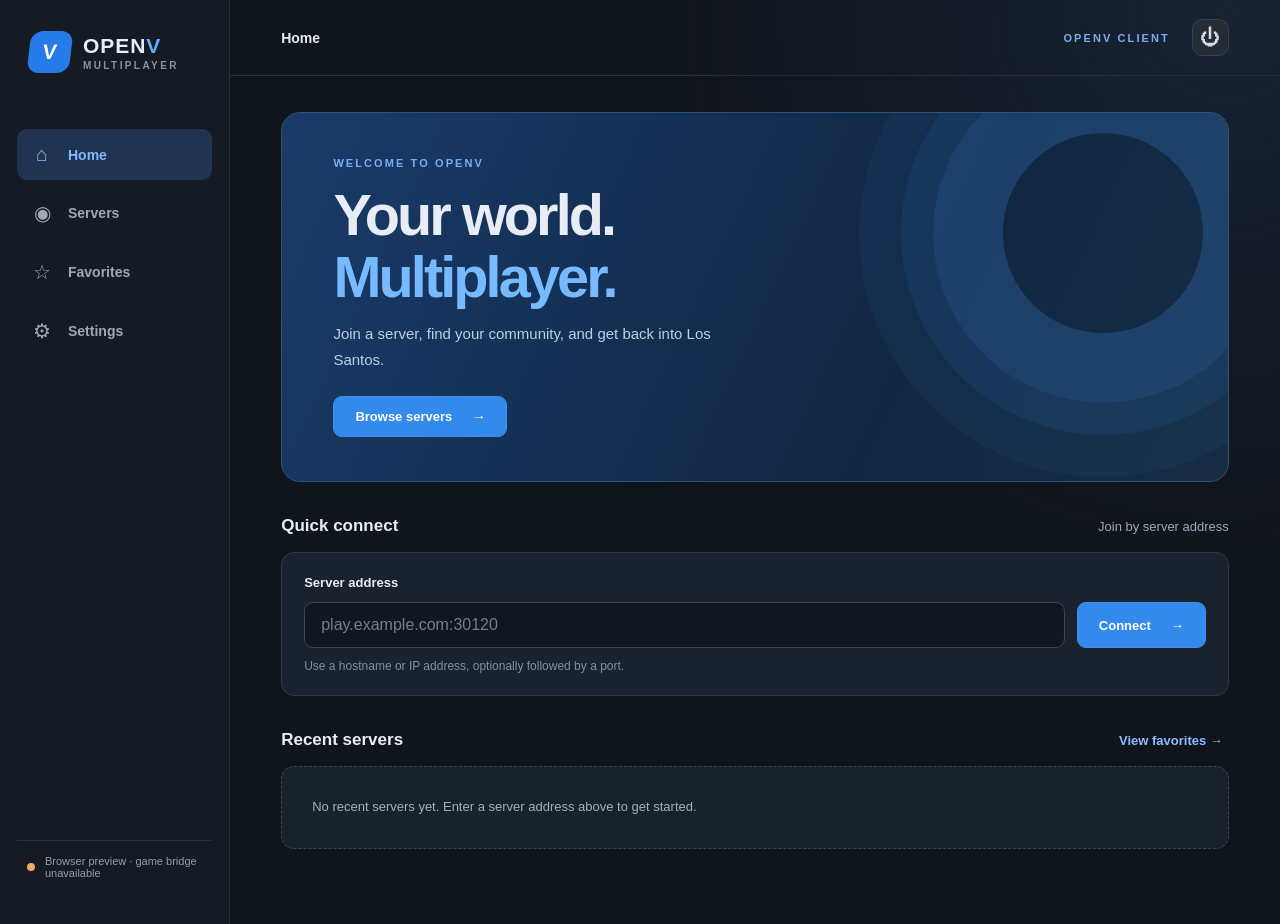
==== ext/ui-build/data/app/index.html @ b898380d "feat(client): restore source-built NUI, deterministic Windows UI packaging and runtime audits" ====
<!doctype html>
<html lang="en">
<head>
  <meta charset="utf-8">
  <meta name="viewport" content="width=device-width, initial-scale=1">
  <meta name="color-scheme" content="dark">
  <meta http-equiv="Content-Security-Policy" content="default-src 'none'; script-src 'self'; style-src 'self'; img-src 'self' data:; font-src 'self'; connect-src 'none'; base-uri 'none'; form-action 'none'">
  <title>OpenV — Multiplayer</title>
  <link rel="stylesheet" href="styles.css">
  <script src="app.js" defer></script>
</head>
<body>
<div class="shell">
  <aside class="sidebar" aria-label="Main navigation">
    <div class="brand"><span class="brand-mark" aria-hidden="true">V</span><span>OPEN<span class="brand-accent">V</span><small>Multiplayer</small></span></div>
    <nav aria-label="Main"><button class="nav-link active" data-view="home" aria-current="page"><span aria-hidden="true">⌂</span> Home</button><button class="nav-link" data-view="servers"><span aria-hidden="true">◉</span> Servers</button><button class="nav-link" data-view="favorites"><span aria-hidden="true">☆</span> Favorites</button><button class="nav-link" data-view="settings"><span aria-hidden="true">⚙</span> Settings</button></nav>
    <div class="sidebar-bottom"><span class="status-dot" id="native-dot" aria-hidden="true"></span><span id="native-status">Checking game client…</span></div>
  </aside>
  <main class="main" id="main">
    <header class="topbar"><span class="breadcrumb" id="breadcrumb">Home</span><div class="top-actions"><span class="eyebrow">OPENV CLIENT</span><button id="quit" class="icon-button" title="Exit OpenV" aria-label="Exit OpenV">⏻</button></div></header>
    <div class="content">
      <section class="view" data-page="home" aria-labelledby="welcome-title">
        <div class="hero"><div class="hero-overline">WELCOME TO OPENV</div><h1 id="welcome-title">Your world.<br><span>Multiplayer.</span></h1><p>Join a server, find your community, and get back into Los Santos.</p><button id="browse" class="primary">Browse servers <span aria-hidden="true">→</span></button><div class="hero-orb" aria-hidden="true"></div></div>
        <div class="section-heading"><h2>Quick connect</h2><span>Join by server address</span></div>
        <form id="connect-form" class="connect-panel" novalidate><label for="server-address">Server address</label><div class="connect-row"><input id="server-address" name="server-address" type="text" spellcheck="false" autocomplete="off" maxlength="255" placeholder="play.example.com:30120" aria-describedby="address-help"><button class="primary" type="submit">Connect <span aria-hidden="true">→</span></button></div><p id="address-help" class="hint">Use a hostname or IP address, optionally followed by a port.</p></form>
        <div class="section-heading"><h2>Recent servers</h2><button class="text-button" data-view="favorites">View favorites →</button></div><div id="recent-list" class="server-grid" aria-live="polite"></div>
      </section>
      <section class="view" data-page="servers" hidden aria-labelledby="servers-title"><div class="page-head"><div><span class="overline">DISCOVER</span><h1 id="servers-title">Servers</h1><p>Connect directly or query a known server address.</p></div><button id="refresh" class="secondary">Refresh known servers</button></div><form id="query-form" class="search-bar" novalidate><label class="sr-only" for="query-address">Server address to query</label><input id="query-address" type="text" maxlength="255" placeholder="Enter server address…" autocomplete="off" spellcheck="false"><button class="primary" type="submit">Find server</button></form><div id="server-list" class="server-grid" aria-live="polite"></div></section>
      <section class="view" data-page="favorites" hidden aria-labelledby="favorites-title"><div class="page-head"><div><span class="overline">YOUR COLLECTION</span><h1 id="favorites-title">Favorites</h1><p>Your saved servers, ready whenever you are.</p></div><button id="add-favorite" class="secondary">Add server</button></div><div id="favorites-list" class="server-grid" aria-live="polite"></div></section>
      <section class="view" data-page="settings" hidden aria-labelledby="settings-title"><div class="page-head"><div><span class="overline">PREFERENCES</span><h1 id="settings-title">Settings</h1><p>Local OpenV client preferences.</p></div></div><div class="settings-panel"><div><h2>Confirm before exiting</h2><p>Ask before closing the OpenV client.</p></div><label class="switch"><input id="confirm-exit" type="checkbox" checked><span class="switch-track"></span><span class="sr-only">Confirm before exiting</span></label></div><div class="settings-panel"><div><h2>Clear recent servers</h2><p>Remove locally stored recently used addresses. Favorites are unaffected.</p></div><button id="clear-recents" class="secondary">Clear history</button></div><p class="footnote">OpenV requires a legitimate GTA V installation. This interface does not bypass game ownership or authentication.</p></section>
    </div>
  </main>
</div>
<div id="toast" class="toast" role="status" aria-live="polite" hidden></div>
<dialog id="confirm-dialog" aria-labelledby="dialog-title"><form method="dialog"><h2 id="dialog-title">Exit OpenV?</h2><p>Any current multiplayer session will be closed.</p><div class="dialog-actions"><button value="cancel" class="secondary">Cancel</button><button value="exit" class="primary">Exit OpenV</button></div></form></dialog>
</body>
</html>
---- ext/ui-build/data/app/styles.css ----
:root{font-family:Inter,"Segoe UI",Arial,sans-serif;color:#e8edf5;background:#10141b;font-synthesis:none}*{box-sizing:border-box}body{margin:0;min-height:100vh}button,input{font:inherit}button{cursor:pointer}button:focus-visible,input:focus-visible{outline:2px solid #73b4ff;outline-offset:3px}button:disabled{cursor:not-allowed;opacity:.55}.shell{min-height:100vh;display:grid;grid-template-columns:230px minmax(0,1fr)}.sidebar{background:#151a23;border-right:1px solid #292f3a;padding:31px 17px;display:flex;flex-direction:column;gap:56px}.brand{display:flex;align-items:center;gap:12px;padding:0 12px;font-size:21px;font-weight:850;letter-spacing:.045em}.brand-mark{display:grid;place-items:center;width:42px;height:42px;background:#267be8;color:white;font-weight:900;border-radius:12px;transform:skew(-7deg)}.brand-accent{color:#65acff}.brand small{display:block;color:#8793a4;font-size:10px;letter-spacing:.24em;text-transform:uppercase;font-weight:600;margin-top:2px}nav{display:grid;gap:7px}.nav-link{display:flex;align-items:center;gap:16px;text-align:left;width:100%;border:0;border-radius:10px;background:transparent;color:#9da8b8;padding:14px 15px;font-size:14px;font-weight:600}.nav-link span{width:20px;text-align:center;font-size:20px}.nav-link:hover{background:#222b38;color:#fff}.nav-link.active{background:#203451;color:#81b8ff}.sidebar-bottom{margin-top:auto;display:flex;align-items:center;gap:10px;color:#929eaf;font-size:11px;padding:14px 10px;border-top:1px solid #2a303b}.status-dot{height:8px;width:8px;border-radius:50%;background:#eead5e;flex-shrink:0}.status-dot.ready{background:#48c995}.main{min-width:0;background:radial-gradient(circle at 95% 0%,#182333 0%,transparent 40%),#10141b}.topbar{height:76px;display:flex;justify-content:space-between;align-items:center;border-bottom:1px solid #272e39;padding:0 clamp(24px,4vw,68px)}.breadcrumb{font-weight:700;font-size:14px}.top-actions{display:flex;align-items:center;gap:22px}.eyebrow,.overline,.hero-overline{font-size:11px;letter-spacing:.19em;font-weight:750;color:#79adf2}.icon-button{background:#252c36;color:#d5deea;border:1px solid #364150;width:37px;height:37px;border-radius:10px;font-size:20px}.icon-button:hover{background:#3b4657}.content{max-width:1340px;margin:0 auto;padding:36px clamp(24px,4vw,68px) 75px}.view[hidden],.toast[hidden]{display:none}.hero{position:relative;overflow:hidden;isolation:isolate;min-height:305px;border-radius:19px;padding:44px clamp(26px,4vw,60px);background:linear-gradient(115deg,#193b6a,#112642 66%,#172c44);border:1px solid #2b537b}.hero h1{font-size:clamp(38px,4.5vw,62px);line-height:1.08;letter-spacing:-.05em;margin:15px 0 13px}.hero h1 span{color:#78baff}.hero p{font-size:15px;color:#bdd0e7;max-width:400px;line-height:1.7;margin:0 0 24px}.hero-orb{position:absolute;z-index:-1;width:340px;height:340px;right:-45px;top:-50px;border-radius:50%;border:70px solid #367ec44a;box-shadow:0 0 0 32px #2b6baa27,0 0 0 74px #2b6baa17}.primary,.secondary{border-radius:9px;padding:12px 21px;font-weight:750;font-size:13px;display:inline-flex;justify-content:center;align-items:center;gap:20px;white-space:nowrap}.primary{border:1px solid #408fe9;background:#3389ec;color:#fff}.primary:hover{background:#4a9eff}.secondary{border:1px solid #39485a;background:#222d3b;color:#dce9f7}.secondary:hover{background:#2d3e51}.section-heading{display:flex;align-items:baseline;justify-content:space-between;gap:16px;margin:34px 0 16px}.section-heading h2,.settings-panel h2{font-size:17px;margin:0}.section-heading span,.page-head p,.settings-panel p{color:#9ca9ba;font-size:13px}.text-button{border:0;background:none;color:#8cbeff;font-size:13px;font-weight:650}.connect-panel{border:1px solid #303a48;background:#1a222e;border-radius:13px;padding:22px}.connect-panel label{display:block;font-weight:700;font-size:13px;margin-bottom:12px}.connect-row{display:flex;gap:12px}.connect-row input,.search-bar input{background:#101720;color:#f1f6ff;border:1px solid #3b4657;border-radius:9px;padding:13px 16px;flex:1;min-width:0}.connect-row input::placeholder,.search-bar input::placeholder{color:#728093}.hint{margin:11px 0 0;font-size:12px;color:#8291a3}.server-grid{display:grid;grid-template-columns:repeat(auto-fill,minmax(270px,1fr));gap:13px}.server-card{background:#1a222d;border:1px solid #303a48;border-radius:13px;padding:19px;min-width:0}.server-card-top{display:flex;justify-content:space-between;gap:10px}.server-name{font-weight:750;font-size:15px;overflow-wrap:anywhere}.server-address{color:#9caabd;font-size:12px;overflow-wrap:anywhere;margin:7px 0 18px}.server-meta{font-size:12px;color:#9daabb;margin-bottom:14px}.server-actions{display:flex;gap:8px;align-items:center}.server-actions .primary{flex:1}.star{border:1px solid #3b4657;border-radius:9px;background:#273342;color:#a6b6c9;padding:10px 13px;font-size:18px}.star[aria-pressed=true]{color:#ffca70;border-color:#8d744b}.empty{border:1px dashed #3c4858;background:#19212b;border-radius:13px;color:#a3b0c2;padding:30px;font-size:13px;line-height:1.6;grid-column:1/-1}.page-head{display:flex;justify-content:space-between;align-items:center;gap:20px;margin:13px 0 27px}.page-head h1{font-size:42px;letter-spacing:-.04em;margin:8px 0}.page-head p{margin:0}.search-bar{display:flex;gap:12px;margin-bottom:25px}.settings-panel{display:flex;justify-content:space-between;align-items:center;gap:24px;padding:22px;background:#1a222d;border:1px solid #303a48;border-radius:12px;margin:13px 0}.settings-panel p{line-height:1.5;margin:8px 0 0}.switch input{position:absolute;opacity:0}.switch-track{display:block;width:48px;height:27px;background:#495566;border-radius:30px;position:relative}.switch-track:before{content:"";position:absolute;width:19px;height:19px;top:4px;left:4px;border-radius:50%;background:white;transition:transform .15s}.switch input:checked+.switch-track{background:#3089e9}.switch input:checked+.switch-track:before{transform:translateX(21px)}.switch input:focus-visible+.switch-track{outline:2px solid #73b4ff;outline-offset:3px}.footnote{font-size:12px;color:#7e8b9d;line-height:1.7;margin-top:25px}.toast{position:fixed;right:25px;bottom:25px;max-width:min(440px,calc(100vw - 50px));border:1px solid #4d6886;background:#22374c;color:#eaf5ff;padding:16px 22px;border-radius:12px;box-shadow:0 12px 35px #0008;z-index:10;font-size:13px}dialog{border:1px solid #42536a;background:#1b2532;color:#f2f6fc;border-radius:15px;padding:25px;max-width:420px}dialog::backdrop{background:#000b}dialog p{color:#9caabd}.dialog-actions{display:flex;justify-content:flex-end;gap:10px;margin-top:24px}.sr-only{position:absolute;width:1px;height:1px;padding:0;margin:-1px;overflow:hidden;clip:rect(0,0,0,0);white-space:nowrap;border:0}@media(max-width:850px){.shell{grid-template-columns:76px minmax(0,1fr)}.sidebar{padding:22px 10px;gap:32px}.brand{font-size:0;padding:0;justify-content:center}.brand-mark{font-size:24px}.brand small,.sidebar-bottom,#native-status{display:none}.nav-link{justify-content:center;font-size:0;padding:13px 5px}.nav-link span{font-size:21px}.content{padding:25px 22px}.topbar{padding:0 22px}}@media(max-width:560px){.shell{display:block}.sidebar{flex-direction:row;align-items:center;padding:12px;gap:10px}.sidebar nav{display:flex;flex:1;justify-content:space-evenly}.nav-link{width:auto}.topbar{height:55px}.eyebrow{display:none}.hero{padding:29px 23px}.hero-orb{right:-210px}.connect-row,.search-bar{flex-direction:column}.page-head{align-items:flex-start;flex-direction:column}.page-head h1{font-size:34px}}
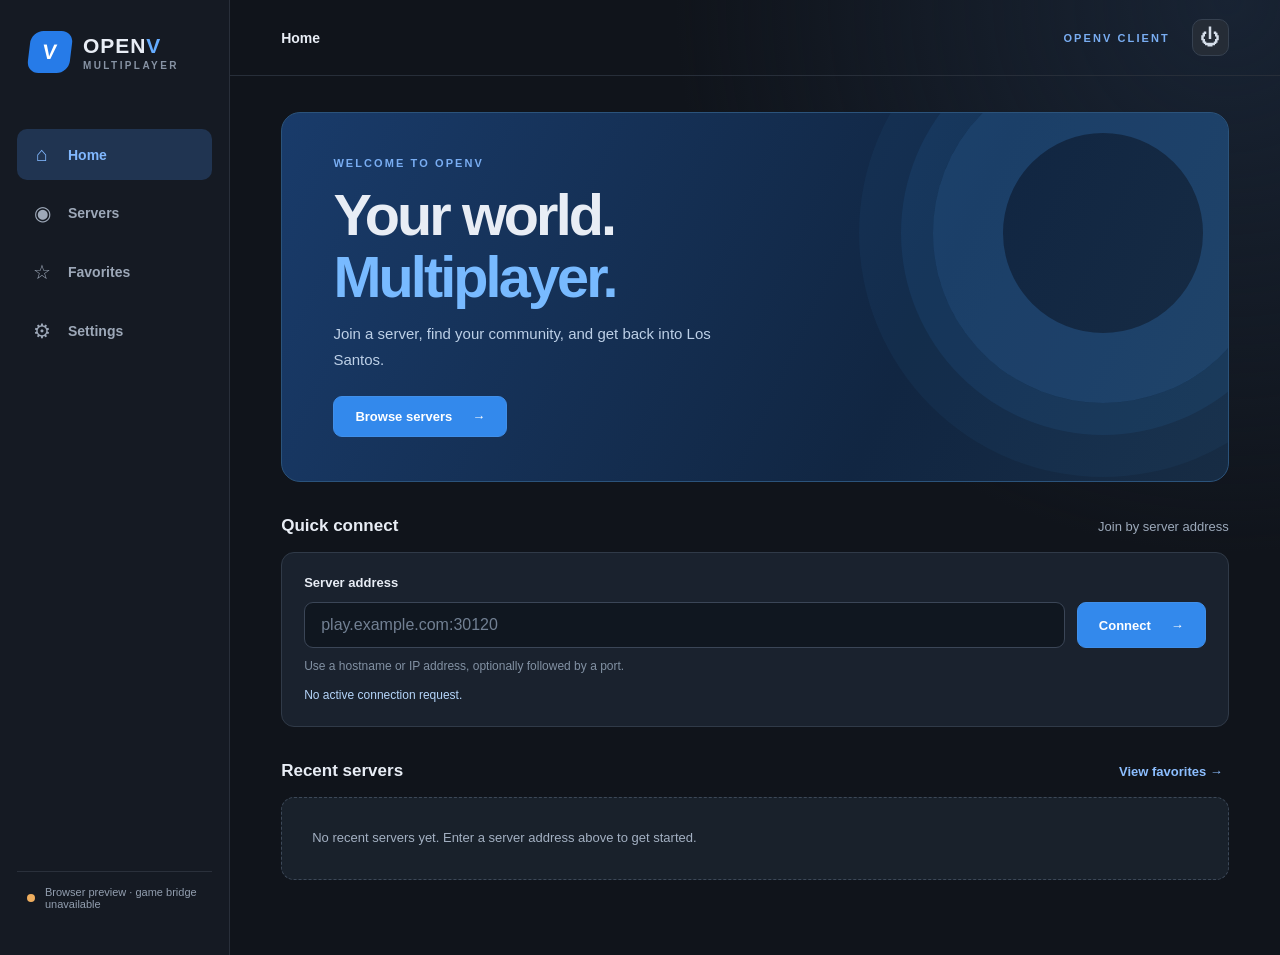
==== commit 8d4e6c58: "feat(client): wire bounded native connection lifecycle into production NUI" ====
--- a/ext/ui-build/data/app/index.html
+++ b/ext/ui-build/data/app/index.html
@@ -7,6 +7,7 @@
   <meta http-equiv="Content-Security-Policy" content="default-src 'none'; script-src 'self'; style-src 'self'; img-src 'self' data:; font-src 'self'; connect-src 'none'; base-uri 'none'; form-action 'none'">
   <title>OpenV — Multiplayer</title>
   <link rel="stylesheet" href="styles.css">
+  <script src="connection.js" defer></script>
   <script src="app.js" defer></script>
 </head>
 <body>
@@ -22,7 +23,7 @@
       <section class="view" data-page="home" aria-labelledby="welcome-title">
         <div class="hero"><div class="hero-overline">WELCOME TO OPENV</div><h1 id="welcome-title">Your world.<br><span>Multiplayer.</span></h1><p>Join a server, find your community, and get back into Los Santos.</p><button id="browse" class="primary">Browse servers <span aria-hidden="true">→</span></button><div class="hero-orb" aria-hidden="true"></div></div>
         <div class="section-heading"><h2>Quick connect</h2><span>Join by server address</span></div>
-        <form id="connect-form" class="connect-panel" novalidate><label for="server-address">Server address</label><div class="connect-row"><input id="server-address" name="server-address" type="text" spellcheck="false" autocomplete="off" maxlength="255" placeholder="play.example.com:30120" aria-describedby="address-help"><button class="primary" type="submit">Connect <span aria-hidden="true">→</span></button></div><p id="address-help" class="hint">Use a hostname or IP address, optionally followed by a port.</p></form>
+        <form id="connect-form" class="connect-panel" novalidate><label for="server-address">Server address</label><div class="connect-row"><input id="server-address" name="server-address" type="text" spellcheck="false" autocomplete="off" maxlength="255" placeholder="play.example.com:30120" aria-describedby="address-help"><button class="primary" type="submit">Connect <span aria-hidden="true">→</span></button></div><p id="address-help" class="hint">Use a hostname or IP address, optionally followed by a port.</p><p id="connection-state" class="connection-state" role="status" aria-live="polite">No active connection request.</p></form>
         <div class="section-heading"><h2>Recent servers</h2><button class="text-button" data-view="favorites">View favorites →</button></div><div id="recent-list" class="server-grid" aria-live="polite"></div>
       </section>
       <section class="view" data-page="servers" hidden aria-labelledby="servers-title"><div class="page-head"><div><span class="overline">DISCOVER</span><h1 id="servers-title">Servers</h1><p>Connect directly or query a known server address.</p></div><button id="refresh" class="secondary">Refresh known servers</button></div><form id="query-form" class="search-bar" novalidate><label class="sr-only" for="query-address">Server address to query</label><input id="query-address" type="text" maxlength="255" placeholder="Enter server address…" autocomplete="off" spellcheck="false"><button class="primary" type="submit">Find server</button></form><div id="server-list" class="server-grid" aria-live="polite"></div></section>
--- a/ext/ui-build/data/app/styles.css
+++ b/ext/ui-build/data/app/styles.css
@@ -1 +1,3 @@
 :root{font-family:Inter,"Segoe UI",Arial,sans-serif;color:#e8edf5;background:#10141b;font-synthesis:none}*{box-sizing:border-box}body{margin:0;min-height:100vh}button,input{font:inherit}button{cursor:pointer}button:focus-visible,input:focus-visible{outline:2px solid #73b4ff;outline-offset:3px}button:disabled{cursor:not-allowed;opacity:.55}.shell{min-height:100vh;display:grid;grid-template-columns:230px minmax(0,1fr)}.sidebar{background:#151a23;border-right:1px solid #292f3a;padding:31px 17px;display:flex;flex-direction:column;gap:56px}.brand{display:flex;align-items:center;gap:12px;padding:0 12px;font-size:21px;font-weight:850;letter-spacing:.045em}.brand-mark{display:grid;place-items:center;width:42px;height:42px;background:#267be8;color:white;font-weight:900;border-radius:12px;transform:skew(-7deg)}.brand-accent{color:#65acff}.brand small{display:block;color:#8793a4;font-size:10px;letter-spacing:.24em;text-transform:uppercase;font-weight:600;margin-top:2px}nav{display:grid;gap:7px}.nav-link{display:flex;align-items:center;gap:16px;text-align:left;width:100%;border:0;border-radius:10px;background:transparent;color:#9da8b8;padding:14px 15px;font-size:14px;font-weight:600}.nav-link span{width:20px;text-align:center;font-size:20px}.nav-link:hover{background:#222b38;color:#fff}.nav-link.active{background:#203451;color:#81b8ff}.sidebar-bottom{margin-top:auto;display:flex;align-items:center;gap:10px;color:#929eaf;font-size:11px;padding:14px 10px;border-top:1px solid #2a303b}.status-dot{height:8px;width:8px;border-radius:50%;background:#eead5e;flex-shrink:0}.status-dot.ready{background:#48c995}.main{min-width:0;background:radial-gradient(circle at 95% 0%,#182333 0%,transparent 40%),#10141b}.topbar{height:76px;display:flex;justify-content:space-between;align-items:center;border-bottom:1px solid #272e39;padding:0 clamp(24px,4vw,68px)}.breadcrumb{font-weight:700;font-size:14px}.top-actions{display:flex;align-items:center;gap:22px}.eyebrow,.overline,.hero-overline{font-size:11px;letter-spacing:.19em;font-weight:750;color:#79adf2}.icon-button{background:#252c36;color:#d5deea;border:1px solid #364150;width:37px;height:37px;border-radius:10px;font-size:20px}.icon-button:hover{background:#3b4657}.content{max-width:1340px;margin:0 auto;padding:36px clamp(24px,4vw,68px) 75px}.view[hidden],.toast[hidden]{display:none}.hero{position:relative;overflow:hidden;isolation:isolate;min-height:305px;border-radius:19px;padding:44px clamp(26px,4vw,60px);background:linear-gradient(115deg,#193b6a,#112642 66%,#172c44);border:1px solid #2b537b}.hero h1{font-size:clamp(38px,4.5vw,62px);line-height:1.08;letter-spacing:-.05em;margin:15px 0 13px}.hero h1 span{color:#78baff}.hero p{font-size:15px;color:#bdd0e7;max-width:400px;line-height:1.7;margin:0 0 24px}.hero-orb{position:absolute;z-index:-1;width:340px;height:340px;right:-45px;top:-50px;border-radius:50%;border:70px solid #367ec44a;box-shadow:0 0 0 32px #2b6baa27,0 0 0 74px #2b6baa17}.primary,.secondary{border-radius:9px;padding:12px 21px;font-weight:750;font-size:13px;display:inline-flex;justify-content:center;align-items:center;gap:20px;white-space:nowrap}.primary{border:1px solid #408fe9;background:#3389ec;color:#fff}.primary:hover{background:#4a9eff}.secondary{border:1px solid #39485a;background:#222d3b;color:#dce9f7}.secondary:hover{background:#2d3e51}.section-heading{display:flex;align-items:baseline;justify-content:space-between;gap:16px;margin:34px 0 16px}.section-heading h2,.settings-panel h2{font-size:17px;margin:0}.section-heading span,.page-head p,.settings-panel p{color:#9ca9ba;font-size:13px}.text-button{border:0;background:none;color:#8cbeff;font-size:13px;font-weight:650}.connect-panel{border:1px solid #303a48;background:#1a222e;border-radius:13px;padding:22px}.connect-panel label{display:block;font-weight:700;font-size:13px;margin-bottom:12px}.connect-row{display:flex;gap:12px}.connect-row input,.search-bar input{background:#101720;color:#f1f6ff;border:1px solid #3b4657;border-radius:9px;padding:13px 16px;flex:1;min-width:0}.connect-row input::placeholder,.search-bar input::placeholder{color:#728093}.hint{margin:11px 0 0;font-size:12px;color:#8291a3}.server-grid{display:grid;grid-template-columns:repeat(auto-fill,minmax(270px,1fr));gap:13px}.server-card{background:#1a222d;border:1px solid #303a48;border-radius:13px;padding:19px;min-width:0}.server-card-top{display:flex;justify-content:space-between;gap:10px}.server-name{font-weight:750;font-size:15px;overflow-wrap:anywhere}.server-address{color:#9caabd;font-size:12px;overflow-wrap:anywhere;margin:7px 0 18px}.server-meta{font-size:12px;color:#9daabb;margin-bottom:14px}.server-actions{display:flex;gap:8px;align-items:center}.server-actions .primary{flex:1}.star{border:1px solid #3b4657;border-radius:9px;background:#273342;color:#a6b6c9;padding:10px 13px;font-size:18px}.star[aria-pressed=true]{color:#ffca70;border-color:#8d744b}.empty{border:1px dashed #3c4858;background:#19212b;border-radius:13px;color:#a3b0c2;padding:30px;font-size:13px;line-height:1.6;grid-column:1/-1}.page-head{display:flex;justify-content:space-between;align-items:center;gap:20px;margin:13px 0 27px}.page-head h1{font-size:42px;letter-spacing:-.04em;margin:8px 0}.page-head p{margin:0}.search-bar{display:flex;gap:12px;margin-bottom:25px}.settings-panel{display:flex;justify-content:space-between;align-items:center;gap:24px;padding:22px;background:#1a222d;border:1px solid #303a48;border-radius:12px;margin:13px 0}.settings-panel p{line-height:1.5;margin:8px 0 0}.switch input{position:absolute;opacity:0}.switch-track{display:block;width:48px;height:27px;background:#495566;border-radius:30px;position:relative}.switch-track:before{content:"";position:absolute;width:19px;height:19px;top:4px;left:4px;border-radius:50%;background:white;transition:transform .15s}.switch input:checked+.switch-track{background:#3089e9}.switch input:checked+.switch-track:before{transform:translateX(21px)}.switch input:focus-visible+.switch-track{outline:2px solid #73b4ff;outline-offset:3px}.footnote{font-size:12px;color:#7e8b9d;line-height:1.7;margin-top:25px}.toast{position:fixed;right:25px;bottom:25px;max-width:min(440px,calc(100vw - 50px));border:1px solid #4d6886;background:#22374c;color:#eaf5ff;padding:16px 22px;border-radius:12px;box-shadow:0 12px 35px #0008;z-index:10;font-size:13px}dialog{border:1px solid #42536a;background:#1b2532;color:#f2f6fc;border-radius:15px;padding:25px;max-width:420px}dialog::backdrop{background:#000b}dialog p{color:#9caabd}.dialog-actions{display:flex;justify-content:flex-end;gap:10px;margin-top:24px}.sr-only{position:absolute;width:1px;height:1px;padding:0;margin:-1px;overflow:hidden;clip:rect(0,0,0,0);white-space:nowrap;border:0}@media(max-width:850px){.shell{grid-template-columns:76px minmax(0,1fr)}.sidebar{padding:22px 10px;gap:32px}.brand{font-size:0;padding:0;justify-content:center}.brand-mark{font-size:24px}.brand small,.sidebar-bottom,#native-status{display:none}.nav-link{justify-content:center;font-size:0;padding:13px 5px}.nav-link span{font-size:21px}.content{padding:25px 22px}.topbar{padding:0 22px}}@media(max-width:560px){.shell{display:block}.sidebar{flex-direction:row;align-items:center;padding:12px;gap:10px}.sidebar nav{display:flex;flex:1;justify-content:space-evenly}.nav-link{width:auto}.topbar{height:55px}.eyebrow{display:none}.hero{padding:29px 23px}.hero-orb{right:-210px}.connect-row,.search-bar{flex-direction:column}.page-head{align-items:flex-start;flex-direction:column}.page-head h1{font-size:34px}}
+
+.connection-state{margin:13px 0 0;min-height:18px;font-size:12px;line-height:1.5;color:#b5d5fa}
